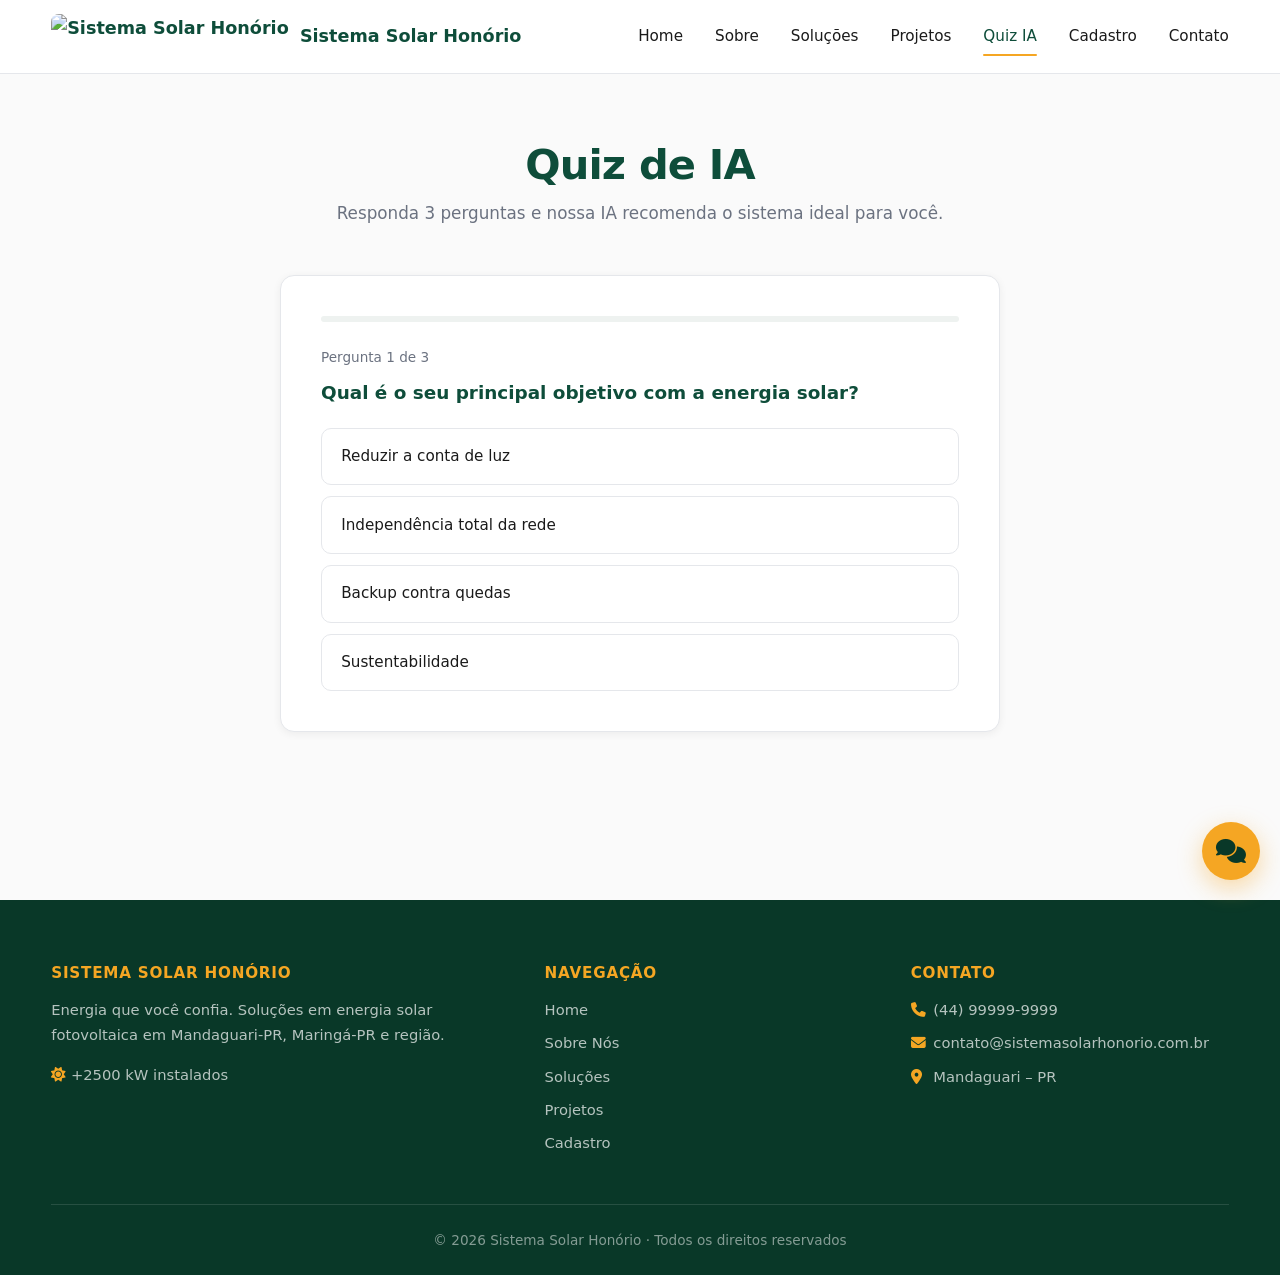
==== quiz.html @ 784eb131 "Add initial quiz.html structure and content" ====
<!DOCTYPE html>
<html lang="pt-BR">
<head>
  <meta charset="UTF-8">
  <meta name="viewport" content="width=device-width, initial-scale=1.0">
  <title>Quiz IA | Sistema Solar Honório</title>
  <link rel="stylesheet" href="https://cdnjs.cloudflare.com/ajax/libs/font-awesome/6.5.0/css/all.min.css">
  <link rel="stylesheet" href="style.css">
</head>
<body>
  <div id="navbar"></div>

  <section class="section" style="padding-top: 140px;">
    <div class="container">
      <h2 class="section-title">Quiz de IA</h2>
      <p class="section-subtitle">Responda 3 perguntas e nossa IA recomenda o sistema ideal para você.</p>
      <div class="quiz-box" id="quizBox"></div>
    </div>
  </section>

  <div id="footer"></div>
  <script src="script.js"></script>
</body>
</html>
---- style.css ----
/* ===== RESET E VARIÁVEIS ===== */
:root {
  --primary: #0e4d3a;
  --primary-dark: #093828;
  --secondary: #f5a623;
  --secondary-dark: #d98f10;
  --accent: #16a34a;
  --dark: #1a1a1a;
  --gray: #6b7280;
  --light: #fafafa;
  --white: #ffffff;
  --border: #e5e7eb;
  --shadow-sm: 0 2px 8px rgba(0, 0, 0, 0.06);
  --shadow-md: 0 8px 24px rgba(0, 0, 0, 0.08);
  --shadow-lg: 0 20px 50px rgba(0, 0, 0, 0.12);
  --radius: 14px;
  --font: 'Inter', -apple-system, BlinkMacSystemFont, 'Segoe UI', system-ui, sans-serif;
}

* { margin: 0; padding: 0; box-sizing: border-box; }
html { scroll-behavior: smooth; }
body {
  font-family: var(--font);
  background: var(--light);
  color: var(--dark);
  line-height: 1.65;
  -webkit-font-smoothing: antialiased;
}
a { text-decoration: none; color: inherit; }
ul { list-style: none; }
img { max-width: 100%; display: block; }
.container { width: min(1180px, 92%); margin: 0 auto; }

/* ===== TIPOGRAFIA ===== */
h1, h2, h3, h4 { line-height: 1.2; font-weight: 700; letter-spacing: -0.02em; }
h1 { font-size: clamp(2.2rem, 5vw, 3.6rem); }
h2 { font-size: clamp(1.8rem, 3.5vw, 2.6rem); }
h3 { font-size: 1.25rem; }
.section { padding: 5.5rem 0; }
.section-title {
  color: var(--primary);
  text-align: center;
  margin-bottom: 0.6rem;
}
.section-subtitle {
  text-align: center;
  color: var(--gray);
  max-width: 620px;
  margin: 0 auto 3rem;
  font-size: 1.05rem;
}

/* ===== BOTÕES ===== */
.btn {
  display: inline-flex;
  align-items: center;
  gap: 0.5rem;
  padding: 0.85rem 1.9rem;
  border-radius: 10px;
  font-weight: 600;
  font-size: 0.95rem;
  transition: all 0.25s ease;
  cursor: pointer;
  border: none;
  font-family: inherit;
}
.btn-primary { background: var(--secondary); color: var(--primary-dark); }
.btn-primary:hover { background: var(--secondary-dark); transform: translateY(-2px); box-shadow: 0 8px 20px rgba(245, 166, 35, 0.35); }
.btn-outline { background: transparent; border: 2px solid var(--white); color: var(--white); }
.btn-outline:hover { background: var(--white); color: var(--primary); }
.btn-dark { background: var(--primary); color: var(--white); }
.btn-dark:hover { background: var(--primary-dark); transform: translateY(-2px); }

/* ===== HEADER / NAV ===== */
.header {
  position: fixed;
  top: 0; left: 0; right: 0;
  z-index: 1000;
  background: rgba(255, 255, 255, 0.92);
  backdrop-filter: blur(14px);
  -webkit-backdrop-filter: blur(14px);
  border-bottom: 1px solid var(--border);
  transition: all 0.3s;
}
.nav {
  display: flex;
  justify-content: space-between;
  align-items: center;
  padding: 0.9rem 0;
}
.logo {
  display: flex;
  align-items: center;
  gap: 0.7rem;
  font-weight: 800;
  font-size: 1.1rem;
  color: var(--primary);
}
.logo img { height: 44px; width: auto; border-radius: 8px; }
.nav-links { display: flex; gap: 2rem; align-items: center; }
.nav-links a {
  color: var(--dark);
  font-weight: 500;
  font-size: 0.95rem;
  padding: 0.4rem 0;
  position: relative;
  transition: color 0.2s;
}
.nav-links a:hover { color: var(--primary); }
.nav-links a.active { color: var(--primary); }
.nav-links a.active::after {
  content: '';
  position: absolute;
  bottom: -4px; left: 0; right: 0;
  height: 2px;
  background: var(--secondary);
  border-radius: 2px;
}
.menu-toggle {
  display: none;
  background: none;
  border: none;
  font-size: 1.6rem;
  color: var(--primary);
  cursor: pointer;
}

/* ===== HERO ===== */
.hero {
  min-height: 90vh;
  display: flex;
  align-items: center;
  padding: 140px 0 80px;
  position: relative;
  overflow: hidden;
  background: linear-gradient(135deg, #0e4d3a 0%, #16a34a 100%);
  color: var(--white);
}
.hero::before {
  content: '';
  position: absolute;
  top: -20%; right: -10%;
  width: 500px; height: 500px;
  background: radial-gradient(circle, rgba(245, 166, 35, 0.35), transparent 70%);
  border-radius: 50%;
  animation: float 8s ease-in-out infinite;
}
@keyframes float {
  0%, 100% { transform: translateY(0) scale(1); }
  50% { transform: translateY(-30px) scale(1.05); }
}
.hero-content { position: relative; z-index: 2; max-width: 720px; }
.hero h1 { margin-bottom: 1.2rem; }
.hero p { font-size: 1.15rem; opacity: 0.92; margin-bottom: 2rem; }
.hero-badges {
  display: flex;
  gap: 0.7rem;
  flex-wrap: wrap;
  margin-bottom: 2rem;
}
.badge {
  background: rgba(255, 255, 255, 0.14);
  border: 1px solid rgba(255, 255, 255, 0.25);
  padding: 0.5rem 1rem;
  border-radius: 50px;
  font-size: 0.85rem;
  font-weight: 500;
  display: inline-flex;
  align-items: center;
  gap: 0.4rem;
}
.hero-buttons { display: flex; gap: 1rem; flex-wrap: wrap; }

/* ===== STATS ===== */
.stats {
  background: var(--white);
  padding: 3.5rem 0;
  border-bottom: 1px solid var(--border);
}
.stats-grid {
  display: grid;
  grid-template-columns: repeat(auto-fit, minmax(160px, 1fr));
  gap: 2rem;
  text-align: center;
}
.stat h3 {
  font-size: 2.6rem;
  color: var(--primary);
  font-weight: 800;
  letter-spacing: -0.03em;
}
.stat p { color: var(--gray); font-size: 0.95rem; }

/* ===== CARDS ===== */
.grid-3 {
  display: grid;
  grid-template-columns: repeat(auto-fit, minmax(260px, 1fr));
  gap: 1.5rem;
}
.card {
  background: var(--white);
  padding: 2rem 1.6rem;
  border-radius: var(--radius);
  border: 1px solid var(--border);
  transition: all 0.3s ease;
}
.card:hover {
  border-color: var(--secondary);
  transform: translateY(-6px);
  box-shadow: var(--shadow-md);
}
.card i {
  font-size: 1.9rem;
  color: var(--secondary);
  margin-bottom: 1rem;
  display: inline-block;
}
.card h3 { color: var(--primary); margin-bottom: 0.5rem; }
.card p { color: var(--gray); font-size: 0.95rem; }

/* ===== PROJETOS ===== */
.projects-grid {
  display: grid;
  grid-template-columns: repeat(auto-fit, minmax(280px, 1fr));
  gap: 1.5rem;
}
.project-card {
  border-radius: var(--radius);
  overflow: hidden;
  position: relative;
  box-shadow: var(--shadow-sm);
  transition: transform 0.35s;
  aspect-ratio: 4 / 3;
}
.project-card:hover { transform: scale(1.02); }
.project-card img { width: 100%; height: 100%; object-fit: cover; }
.project-info {
  position: absolute;
  bottom: 0; left: 0; right: 0;
  padding: 2.5rem 1.2rem 1.2rem;
  background: linear-gradient(transparent, rgba(9, 56, 40, 0.92));
  color: var(--white);
}
.project-info h4 { font-size: 1.05rem; margin-bottom: 0.2rem; }
.project-info p { font-size: 0.85rem; opacity: 0.85; }

/* ===== SOBRE ===== */
.about-grid {
  display: grid;
  grid-template-columns: 1fr 1fr;
  gap: 3.5rem;
  align-items: center;
}
.about-grid img {
  border-radius: var(--radius);
  box-shadow: var(--shadow-md);
  aspect-ratio: 4 / 3;
  object-fit: cover;
  width: 100%;
}
.about-text h2 { color: var(--primary); margin-bottom: 0.4rem; }
.about-text .tagline {
  color: var(--secondary);
  font-weight: 600;
  margin-bottom: 1.2rem;
  display: block;
}
.about-text p { color: var(--gray); margin-bottom: 1rem; }

/* ===== FORMULÁRIO ===== */
.form-box {
  background: var(--white);
  border: 1px solid var(--border);
  border-radius: var(--radius);
  padding: 2.5rem;
  max-width: 780px;
  margin: 0 auto;
  box-shadow: var(--shadow-sm);
}
.form-row {
  display: grid;
  grid-template-columns: 1fr 1fr;
  gap: 1rem;
}
.form-group { margin-bottom: 1.1rem; }
.form-group label {
  display: block;
  font-size: 0.88rem;
  font-weight: 600;
  color: var(--dark);
  margin-bottom: 0.4rem;
}
.form-group input,
.form-group select {
  width: 100%;
  padding: 0.85rem 1rem;
  border: 1.5px solid var(--border);
  border-radius: 10px;
  font-size: 0.95rem;
  font-family: inherit;
  background: var(--white);
  transition: all 0.2s;
}
.form-group input:focus,
.form-group select:focus {
  border-color: var(--secondary);
  outline: none;
  box-shadow: 0 0 0 3px rgba(245, 166, 35, 0.15);
}
.form-group input[readonly] {
  background: #f5f7f6;
  color: var(--gray);
}
.form-status {
  margin-top: 1rem;
  padding: 0.85rem 1rem;
  border-radius: 10px;
  font-size: 0.9rem;
  display: none;
}
.form-status.success { background: #dcfce7; color: #166534; display: block; }
.form-status.error { background: #fee2e2; color: #991b1b; display: block; }

/* ===== QUIZ ===== */
.quiz-box {
  background: var(--white);
  border: 1px solid var(--border);
  border-radius: var(--radius);
  padding: 2.5rem;
  max-width: 720px;
  margin: 0 auto;
  box-shadow: var(--shadow-sm);
}
.quiz-progress {
  height: 6px;
  background: #eef2f0;
  border-radius: 3px;
  margin-bottom: 1.5rem;
  overflow: hidden;
}
.quiz-progress-bar {
  height: 100%;
  background: var(--secondary);
  border-radius: 3px;
  transition: width 0.4s ease;
}
.quiz-question { font-size: 1.15rem; font-weight: 600; margin-bottom: 1.2rem; color: var(--primary); }
.quiz-options { display: grid; gap: 0.7rem; }
.quiz-option {
  padding: 0.95rem 1.2rem;
  border: 1.5px solid var(--border);
  border-radius: 10px;
  cursor: pointer;
  transition: all 0.2s;
  font-size: 0.95rem;
}
.quiz-option:hover { border-color: var(--secondary); background: #fffaf0; }
.quiz-result h3 { color: var(--primary); margin-bottom: 0.6rem; }
.quiz-result .result-badge {
  display: inline-block;
  padding: 0.7rem 1.6rem;
  background: var(--secondary);
  color: var(--primary-dark);
  border-radius: 10px;
  font-weight: 800;
  font-size: 1.4rem;
  margin: 0.8rem 0 1.2rem;
}

/* ===== PARCEIROS ===== */
.partners-logos {
  display: flex;
  flex-wrap: wrap;
  justify-content: center;
  gap: 2.5rem;
  align-items: center;
}
.partners-logos img {
  height: 56px;
  width: auto;
  filter: grayscale(100%);
  opacity: 0.6;
  transition: all 0.3s;
}
.partners-logos img:hover { filter: grayscale(0); opacity: 1; }

/* ===== CONTATO ===== */
.contact-grid {
  display: grid;
  grid-template-columns: repeat(auto-fit, minmax(220px, 1fr));
  gap: 1.5rem;
}
.contact-card {
  background: var(--white);
  border: 1px solid var(--border);
  border-radius: var(--radius);
  padding: 2rem 1.5rem;
  text-align: center;
  transition: all 0.3s;
}
.contact-card:hover { border-color: var(--secondary); box-shadow: var(--shadow-md); }
.contact-card i {
  font-size: 1.9rem;
  color: var(--secondary);
  margin-bottom: 0.8rem;
}
.contact-card h4 { color: var(--primary); margin-bottom: 0.3rem; font-size: 1rem; }
.contact-card p { color: var(--gray); font-size: 0.92rem; }

/* ===== FOOTER ===== */
.footer {
  background: var(--primary-dark);
  color: var(--white);
  padding: 4rem 0 1.5rem;
  margin-top: 5rem;
}
.footer-grid {
  display: grid;
  grid-template-columns: 1.4fr 1fr 1fr;
  gap: 3rem;
  margin-bottom: 2.5rem;
}
.footer h4 {
  color: var(--secondary);
  font-size: 0.95rem;
  text-transform: uppercase;
  letter-spacing: 0.05em;
  margin-bottom: 1rem;
}
.footer p, .footer li {
  color: rgba(255, 255, 255, 0.7);
  font-size: 0.92rem;
  margin-bottom: 0.55rem;
}
.footer li i { width: 18px; color: var(--secondary); }
.footer-bottom {
  border-top: 1px solid rgba(255, 255, 255, 0.12);
  padding-top: 1.5rem;
  text-align: center;
  font-size: 0.85rem;
  color: rgba(255, 255, 255, 0.5);
}

/* ===== CHAT ===== */
.chat-widget { position: fixed; bottom: 20px; right: 20px; z-index: 1100; }
.chat-toggle {
  width: 58px; height: 58px;
  border-radius: 50%;
  background: var(--secondary);
  color: var(--primary-dark);
  border: none;
  font-size: 1.5rem;
  cursor: pointer;
  box-shadow: 0 8px 24px rgba(245, 166, 35, 0.4);
  transition: transform 0.25s;
  display: flex;
  align-items: center;
  justify-content: center;
}
.chat-toggle:hover { transform: scale(1.08); }
.chat-window {
  display: none;
  position: absolute;
  bottom: 74px;
  right: 0;
  width: 340px;
  max-width: calc(100vw - 40px);
  background: var(--white);
  border-radius: var(--radius);
  box-shadow: var(--shadow-lg);
  overflow: hidden;
  border: 1px solid var(--border);
}
.chat-window.open { display: block; animation: slideUp 0.3s ease; }
@keyframes slideUp {
  from { opacity: 0; transform: translateY(10px); }
  to { opacity: 1; transform: translateY(0); }
}
.chat-header {
  background: var(--primary);
  color: var(--white);
  padding: 0.9rem 1rem;
  font-weight: 600;
  font-size: 0.95rem;
}
.chat-messages {
  height: 280px;
  overflow-y: auto;
  padding: 1rem;
  background: #f7f9f8;
}
.chat-msg {
  padding: 0.65rem 0.9rem;
  border-radius: 12px;
  max-width: 85%;
  font-size: 0.9rem;
  margin-bottom: 0.7rem;
  line-height: 1.4;
}
.chat-msg.bot { background: var(--white); border: 1px solid var(--border); }
.chat-msg.user { background: var(--primary); color: var(--white); margin-left: auto; }
.chat-input-area {
  display: flex;
  border-top: 1px solid var(--border);
}
.chat-input-area input {
  flex: 1;
  padding: 0.85rem 1rem;
  border: none;
  outline: none;
  font-family: inherit;
  font-size: 0.9rem;
}
.chat-input-area button {
  background: var(--secondary);
  border: none;
  padding: 0 1.2rem;
  cursor: pointer;
  color: var(--primary-dark);
  font-size: 1rem;
}

/* ===== RESPONSIVO ===== */
@media (max-width: 860px) {
  .nav-links {
    position: fixed;
    top: 68px;
    left: 0;
    width: 100%;
    height: calc(100vh - 68px);
    background: var(--white);
    flex-direction: column;
    justify-content: flex-start;
    padding: 2.5rem 2rem;
    gap: 0;
    transform: translateX(-100%);
    transition: transform 0.3s ease;
    border-top: 1px solid var(--border);
  }
  .nav-links.active { transform: translateX(0); }
  .nav-links li { width: 100%; border-bottom: 1px solid var(--border); }
  .nav-links a { display: block; padding: 1rem 0; font-size: 1.05rem; }
  .nav-links a.active::after { display: none; }
  .menu-toggle { display: block; }
  .about-grid { grid-template-columns: 1fr; gap: 2rem; }
  .form-row { grid-template-columns: 1fr; }
  .form-box, .quiz-box { padding: 1.6rem; }
  .footer-grid { grid-template-columns: 1fr; gap: 2rem; }
  .hero { padding-top: 120px; }
  .section { padding: 3.5rem 0; }
}
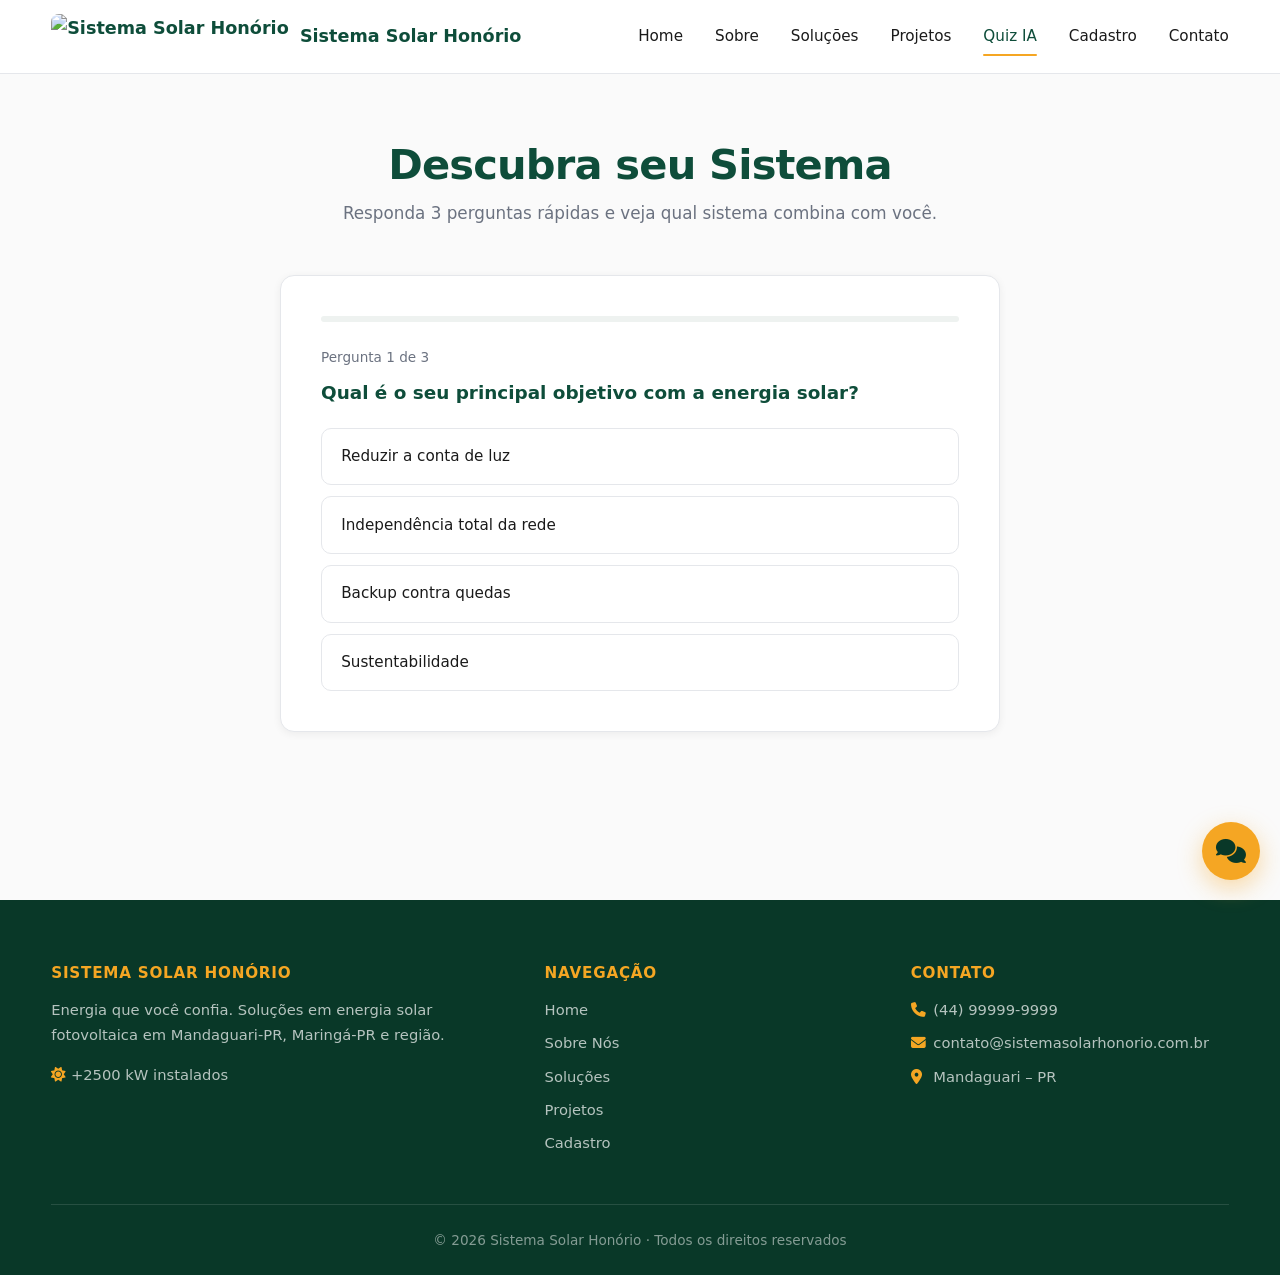
==== commit 95acb9d2: "Update quiz title and subtitles for clarity" ====
--- a/quiz.html
+++ b/quiz.html
@@ -3,7 +3,7 @@
 <head>
   <meta charset="UTF-8">
   <meta name="viewport" content="width=device-width, initial-scale=1.0">
-  <title>Quiz IA | Sistema Solar Honório</title>
+  <title>Descubra seu Sistema | Sistema Solar Honório</title>
   <link rel="stylesheet" href="https://cdnjs.cloudflare.com/ajax/libs/font-awesome/6.5.0/css/all.min.css">
   <link rel="stylesheet" href="style.css">
 </head>
@@ -12,8 +12,8 @@
 
   <section class="section" style="padding-top: 140px;">
     <div class="container">
-      <h2 class="section-title">Quiz de IA</h2>
-      <p class="section-subtitle">Responda 3 perguntas e nossa IA recomenda o sistema ideal para você.</p>
+      <h2 class="section-title">Descubra seu Sistema</h2>
+      <p class="section-subtitle">Responda 3 perguntas rápidas e veja qual sistema combina com você.</p>
       <div class="quiz-box" id="quizBox"></div>
     </div>
   </section>
